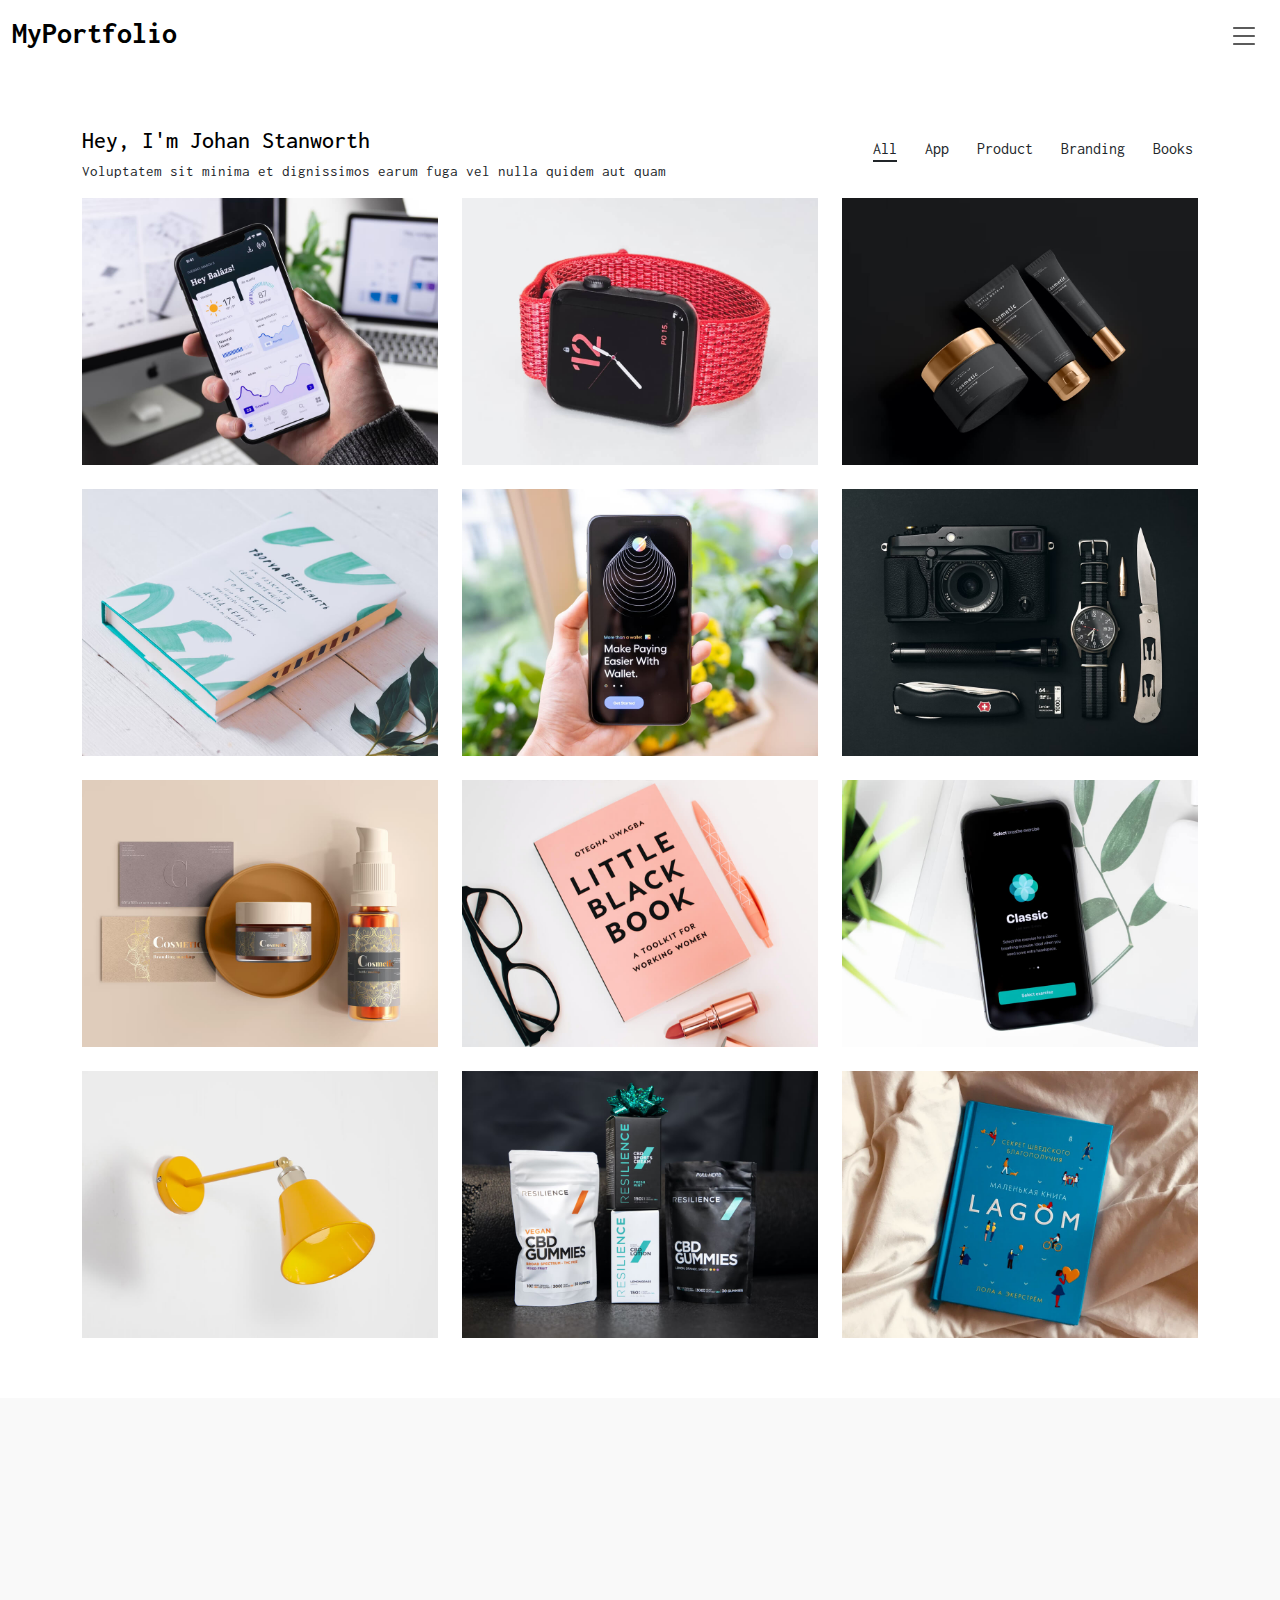
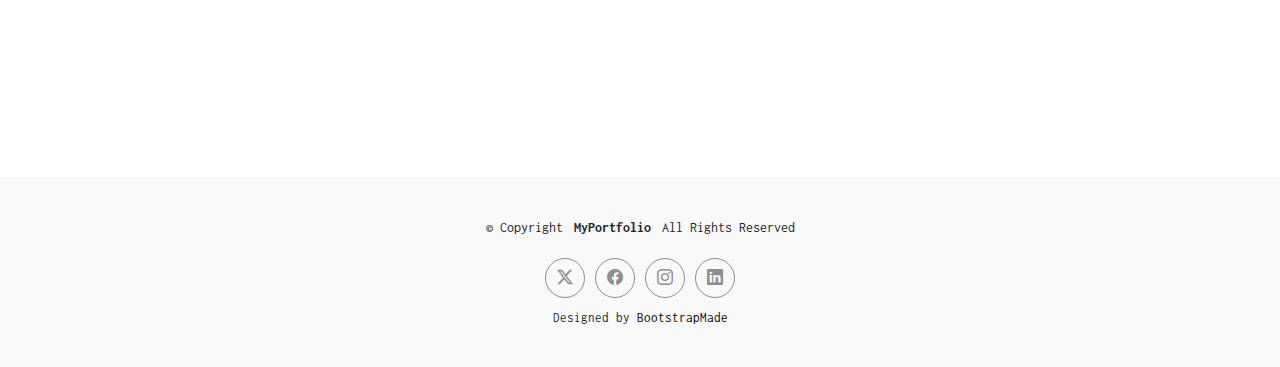
==== index.html @ 02766f79 "Importando Template" ====
<!DOCTYPE html>
<html lang="en">

<head>
  <meta charset="utf-8">
  <meta content="width=device-width, initial-scale=1.0" name="viewport">
  <title>Index - MyPortfolio Bootstrap Template</title>
  <meta name="description" content="">
  <meta name="keywords" content="">

  <!-- Favicons -->
  <link href="assets/img/favicon.png" rel="icon">
  <link href="assets/img/apple-touch-icon.png" rel="apple-touch-icon">

  <!-- Fonts -->
  <link href="https://fonts.googleapis.com" rel="preconnect">
  <link href="https://fonts.gstatic.com" rel="preconnect" crossorigin>
  <link href="https://fonts.googleapis.com/css2?family=Inconsolata:wght@200;300;400;500;600;700;800;900&display=swap" rel="stylesheet">

  <!-- Vendor CSS Files -->
  <link href="assets/vendor/bootstrap/css/bootstrap.min.css" rel="stylesheet">
  <link href="assets/vendor/bootstrap-icons/bootstrap-icons.css" rel="stylesheet">
  <link href="assets/vendor/aos/aos.css" rel="stylesheet">
  <link href="assets/vendor/glightbox/css/glightbox.min.css" rel="stylesheet">
  <link href="assets/vendor/swiper/swiper-bundle.min.css" rel="stylesheet">

  <!-- Main CSS File -->
  <link href="assets/css/main.css" rel="stylesheet">

  <!-- =======================================================
  * Template Name: MyPortfolio
  * Template URL: https://bootstrapmade.com/myportfolio-bootstrap-portfolio-website-template/
  * Updated: Aug 08 2024 with Bootstrap v5.3.3
  * Author: BootstrapMade.com
  * License: https://bootstrapmade.com/license/
  ======================================================== -->
</head>

<body class="index-page">

  <header id="header" class="header d-flex align-items-center sticky-top">
    <div class="container-fluid  position-relative d-flex align-items-center justify-content-between">

      <a href="index.html" class="logo d-flex align-items-center">
        <!-- Uncomment the line below if you also wish to use an image logo -->
        <!-- <img src="assets/img/logo.png" alt=""> -->
        <h1 class="sitename">MyPortfolio</h1>
      </a>

      <nav id="navmenu" class="navmenu">
        <ul>
          <li><a href="index.html" class="active">Home</a></li>
          <li><a href="about.html">About</a></li>
          <li><a href="services.html">Services</a></li>
          <li><a href="portfolio.html">Portfolio</a></li>
          <li class="dropdown"><a href="#"><span>Dropdown</span> <i class="bi bi-chevron-down toggle-dropdown"></i></a>
            <ul>
              <li><a href="#">Dropdown 1</a></li>
              <li class="dropdown"><a href="#"><span>Deep Dropdown</span> <i class="bi bi-chevron-down toggle-dropdown"></i></a>
                <ul>
                  <li><a href="#">Deep Dropdown 1</a></li>
                  <li><a href="#">Deep Dropdown 2</a></li>
                  <li><a href="#">Deep Dropdown 3</a></li>
                  <li><a href="#">Deep Dropdown 4</a></li>
                  <li><a href="#">Deep Dropdown 5</a></li>
                </ul>
              </li>
              <li><a href="#">Dropdown 2</a></li>
              <li><a href="#">Dropdown 3</a></li>
              <li><a href="#">Dropdown 4</a></li>
            </ul>
          </li>
          <li><a href="contact.html">Contact</a></li>
        </ul>
        <i class="mobile-nav-toggle d-xl-none bi bi-list"></i>
      </nav>

    </div>
  </header>

  <main class="main">

    <!-- Portfolio Section -->
    <section id="portfolio" class="portfolio section">

      <div class="container">

        <div class="isotope-layout" data-default-filter="*" data-layout="masonry" data-sort="original-order">

          <div class="row align-items-center">
            <div class="col-lg-7 portfolio-info">
              <h3>Hey, I'm Johan Stanworth</h3>
              <p>Voluptatem sit minima et dignissimos earum fuga vel nulla quidem aut quam</p>
            </div>
            <div class="col-lg-5 text-center text-lg-end">
              <ul class="portfolio-filters isotope-filters" data-aos="fade-up" data-aos-delay="100">
                <li data-filter="*" class="filter-active">All</li>
                <li data-filter=".filter-app">App</li>
                <li data-filter=".filter-product">Product</li>
                <li data-filter=".filter-branding">Branding</li>
                <li data-filter=".filter-books">Books</li>
              </ul><!-- End Portfolio Filters -->
            </div>
          </div>

          <div class="row gy-4 isotope-container" data-aos="fade-up" data-aos-delay="200" style="position: relative; height: 1344px;">

            <div class="col-lg-4 col-md-6 portfolio-item isotope-item filter-app" style="position: absolute; left: 0px; top: 0px;">
              <div class="portfolio-content h-100">
                <img src="assets/img/portfolio/app-1.jpg" class="img-fluid" alt="">
                <div class="portfolio-info">
                  <h4>App 1</h4>
                  <p>Lorem ipsum</p>
                  <div>
                    <a href="assets/img/portfolio/app-1.jpg" title="App 1" data-gallery="portfolio-gallery-app" class="glightbox preview-link"><i class="bi bi-zoom-in"></i></a>
                    <a href="portfolio-details.html" title="More Details" class="details-link"><i class="bi bi-link-45deg"></i></a>
                  </div>
                </div>
              </div>
            </div><!-- End Portfolio Item -->

            <div class="col-lg-4 col-md-6 portfolio-item isotope-item filter-product" style="position: absolute; left: 440px; top: 0px;">
              <div class="portfolio-content h-100">
                <img src="assets/img/portfolio/product-1.jpg" class="img-fluid" alt="">
                <div class="portfolio-info">
                  <h4>Product 1</h4>
                  <p>Lorem ipsum</p>
                  <div>
                    <a href="assets/img/portfolio/product-1.jpg" title="Product 1" data-gallery="portfolio-gallery-product" class="glightbox preview-link"><i class="bi bi-zoom-in"></i></a>
                    <a href="portfolio-details.html" title="More Details" class="details-link"><i class="bi bi-link-45deg"></i></a>
                  </div>
                </div>
              </div>
            </div><!-- End Portfolio Item -->

            <div class="col-lg-4 col-md-6 portfolio-item isotope-item filter-branding" style="position: absolute; left: 880px; top: 0px;">
              <div class="portfolio-content h-100">
                <img src="assets/img/portfolio/branding-1.jpg" class="img-fluid" alt="">
                <div class="portfolio-info">
                  <h4>Branding 1</h4>
                  <p>Lorem ipsum</p>
                  <div>
                    <a href="assets/img/portfolio/branding-1.jpg" title="Branding 1" data-gallery="portfolio-gallery-branding" class="glightbox preview-link"><i class="bi bi-zoom-in"></i></a>
                    <a href="portfolio-details.html" title="More Details" class="details-link"><i class="bi bi-link-45deg"></i></a>
                  </div>
                </div>
              </div>
            </div><!-- End Portfolio Item -->

            <div class="col-lg-4 col-md-6 portfolio-item isotope-item filter-books" style="position: absolute; left: 0px; top: 336px;">
              <div class="portfolio-content h-100">
                <img src="assets/img/portfolio/books-1.jpg" class="img-fluid" alt="">
                <div class="portfolio-info">
                  <h4>Books 1</h4>
                  <p>Lorem ipsum</p>
                  <div>
                    <a href="assets/img/portfolio/books-1.jpg" title="Branding 1" data-gallery="portfolio-gallery-book" class="glightbox preview-link"><i class="bi bi-zoom-in"></i></a>
                    <a href="portfolio-details.html" title="More Details" class="details-link"><i class="bi bi-link-45deg"></i></a>
                  </div>
                </div>
              </div>
            </div><!-- End Portfolio Item -->

            <div class="col-lg-4 col-md-6 portfolio-item isotope-item filter-app" style="position: absolute; left: 440px; top: 336px;">
              <div class="portfolio-content h-100">
                <img src="assets/img/portfolio/app-2.jpg" class="img-fluid" alt="">
                <div class="portfolio-info">
                  <h4>App 2</h4>
                  <p>Lorem ipsum</p>
                  <div>
                    <a href="assets/img/portfolio/app-2.jpg" title="App 2" data-gallery="portfolio-gallery-app" class="glightbox preview-link"><i class="bi bi-zoom-in"></i></a>
                    <a href="portfolio-details.html" title="More Details" class="details-link"><i class="bi bi-link-45deg"></i></a>
                  </div>
                </div>
              </div>
            </div><!-- End Portfolio Item -->

            <div class="col-lg-4 col-md-6 portfolio-item isotope-item filter-product" style="position: absolute; left: 880px; top: 336px;">
              <div class="portfolio-content h-100">
                <img src="assets/img/portfolio/product-2.jpg" class="img-fluid" alt="">
                <div class="portfolio-info">
                  <h4>Product 2</h4>
                  <p>Lorem ipsum</p>
                  <div>
                    <a href="assets/img/portfolio/product-2.jpg" title="Product 2" data-gallery="portfolio-gallery-product" class="glightbox preview-link"><i class="bi bi-zoom-in"></i></a>
                    <a href="portfolio-details.html" title="More Details" class="details-link"><i class="bi bi-link-45deg"></i></a>
                  </div>
                </div>
              </div>
            </div><!-- End Portfolio Item -->

            <div class="col-lg-4 col-md-6 portfolio-item isotope-item filter-branding" style="position: absolute; left: 0px; top: 672px;">
              <div class="portfolio-content h-100">
                <img src="assets/img/portfolio/branding-2.jpg" class="img-fluid" alt="">
                <div class="portfolio-info">
                  <h4>Branding 2</h4>
                  <p>Lorem ipsum</p>
                  <div>
                    <a href="assets/img/portfolio/branding-2.jpg" title="Branding 2" data-gallery="portfolio-gallery-branding" class="glightbox preview-link"><i class="bi bi-zoom-in"></i></a>
                    <a href="portfolio-details.html" title="More Details" class="details-link"><i class="bi bi-link-45deg"></i></a>
                  </div>
                </div>
              </div>
            </div><!-- End Portfolio Item -->

            <div class="col-lg-4 col-md-6 portfolio-item isotope-item filter-books" style="position: absolute; left: 440px; top: 672px;">
              <div class="portfolio-content h-100">
                <img src="assets/img/portfolio/books-2.jpg" class="img-fluid" alt="">
                <div class="portfolio-info">
                  <h4>Books 2</h4>
                  <p>Lorem ipsum</p>
                  <div>
                    <a href="assets/img/portfolio/books-2.jpg" title="Branding 2" data-gallery="portfolio-gallery-book" class="glightbox preview-link"><i class="bi bi-zoom-in"></i></a>
                    <a href="portfolio-details.html" title="More Details" class="details-link"><i class="bi bi-link-45deg"></i></a>
                  </div>
                </div>
              </div>
            </div><!-- End Portfolio Item -->

            <div class="col-lg-4 col-md-6 portfolio-item isotope-item filter-app" style="position: absolute; left: 880px; top: 672px;">
              <div class="portfolio-content h-100">
                <img src="assets/img/portfolio/app-3.jpg" class="img-fluid" alt="">
                <div class="portfolio-info">
                  <h4>App 3</h4>
                  <p>Lorem ipsum</p>
                  <div>
                    <a href="assets/img/portfolio/app-3.jpg" title="App 3" data-gallery="portfolio-gallery-app" class="glightbox preview-link"><i class="bi bi-zoom-in"></i></a>
                    <a href="portfolio-details.html" title="More Details" class="details-link"><i class="bi bi-link-45deg"></i></a>
                  </div>
                </div>
              </div>
            </div><!-- End Portfolio Item -->

            <div class="col-lg-4 col-md-6 portfolio-item isotope-item filter-product" style="position: absolute; left: 0px; top: 1008px;">
              <div class="portfolio-content h-100">
                <img src="assets/img/portfolio/product-3.jpg" class="img-fluid" alt="">
                <div class="portfolio-info">
                  <h4>Product 3</h4>
                  <p>Lorem ipsum</p>
                  <div>
                    <a href="assets/img/portfolio/product-3.jpg" title="Product 3" data-gallery="portfolio-gallery-product" class="glightbox preview-link"><i class="bi bi-zoom-in"></i></a>
                    <a href="portfolio-details.html" title="More Details" class="details-link"><i class="bi bi-link-45deg"></i></a>
                  </div>
                </div>
              </div>
            </div><!-- End Portfolio Item -->

            <div class="col-lg-4 col-md-6 portfolio-item isotope-item filter-branding" style="position: absolute; left: 440px; top: 1008px;">
              <div class="portfolio-content h-100">
                <img src="assets/img/portfolio/branding-3.jpg" class="img-fluid" alt="">
                <div class="portfolio-info">
                  <h4>Branding 3</h4>
                  <p>Lorem ipsum</p>
                  <div>
                    <a href="assets/img/portfolio/branding-3.jpg" title="Branding 2" data-gallery="portfolio-gallery-branding" class="glightbox preview-link"><i class="bi bi-zoom-in"></i></a>
                    <a href="portfolio-details.html" title="More Details" class="details-link"><i class="bi bi-link-45deg"></i></a>
                  </div>
                </div>
              </div>
            </div><!-- End Portfolio Item -->

            <div class="col-lg-4 col-md-6 portfolio-item isotope-item filter-books" style="position: absolute; left: 880px; top: 1008px;">
              <div class="portfolio-content h-100">
                <img src="assets/img/portfolio/books-3.jpg" class="img-fluid" alt="">
                <div class="portfolio-info">
                  <h4>Books 3</h4>
                  <p>Lorem ipsum</p>
                  <div>
                    <a href="assets/img/portfolio/books-3.jpg" title="Branding 3" data-gallery="portfolio-gallery-book" class="glightbox preview-link"><i class="bi bi-zoom-in"></i></a>
                    <a href="portfolio-details.html" title="More Details" class="details-link"><i class="bi bi-link-45deg"></i></a>
                  </div>
                </div>
              </div>
            </div><!-- End Portfolio Item -->

          </div><!-- End Portfolio Container -->

        </div>

      </div>

    </section><!-- /Portfolio Section -->

    <!-- Clients Section -->
    <section id="clients" class="clients section light-background">

      <!-- Section Title -->
      <div class="container section-title" data-aos="fade-up">
        <h2>My Clients</h2>
        <p>Necessitatibus eius consequatur ex aliquid fuga eum quidem sint consectetur velit</p>
      </div><!-- End Section Title -->

      <div class="container" data-aos="fade-up" data-aos-delay="100">

        <div class="swiper init-swiper">
          <script type="application/json" class="swiper-config">
            {
              "loop": true,
              "speed": 600,
              "autoplay": {
                "delay": 5000
              },
              "slidesPerView": "auto",
              "pagination": {
                "el": ".swiper-pagination",
                "type": "bullets",
                "clickable": true
              },
              "breakpoints": {
                "320": {
                  "slidesPerView": 2,
                  "spaceBetween": 40
                },
                "480": {
                  "slidesPerView": 3,
                  "spaceBetween": 60
                },
                "640": {
                  "slidesPerView": 4,
                  "spaceBetween": 80
                },
                "992": {
                  "slidesPerView": 6,
                  "spaceBetween": 120
                }
              }
            }
          </script>
          <div class="swiper-wrapper align-items-center">
            <div class="swiper-slide"><img src="assets/img/clients/client-1.png" class="img-fluid" alt=""></div>
            <div class="swiper-slide"><img src="assets/img/clients/client-2.png" class="img-fluid" alt=""></div>
            <div class="swiper-slide"><img src="assets/img/clients/client-3.png" class="img-fluid" alt=""></div>
            <div class="swiper-slide"><img src="assets/img/clients/client-4.png" class="img-fluid" alt=""></div>
            <div class="swiper-slide"><img src="assets/img/clients/client-5.png" class="img-fluid" alt=""></div>
            <div class="swiper-slide"><img src="assets/img/clients/client-6.png" class="img-fluid" alt=""></div>
            <div class="swiper-slide"><img src="assets/img/clients/client-7.png" class="img-fluid" alt=""></div>
            <div class="swiper-slide"><img src="assets/img/clients/client-8.png" class="img-fluid" alt=""></div>
          </div>
          <div class="swiper-pagination"></div>
        </div>

      </div>

    </section><!-- /Clients Section -->

    <!-- Services Section -->
    <section id="services" class="services section">

      <!-- Section Title -->
      <div class="container section-title" data-aos="fade-up">
        <h2>Services</h2>
        <p>Necessitatibus eius consequatur ex aliquid fuga eum quidem sint consectetur velit</p>
      </div><!-- End Section Title -->

      <div class="container">

        <div class="row gy-4">

          <div class="col-lg-4 col-md-6" data-aos="fade-up" data-aos-delay="100">
            <div class="service-item  position-relative">
              <div class="icon">
                <i class="bi bi-activity"></i>
              </div>
              <h3>Nesciunt Mete</h3>
              <p>Provident nihil minus qui consequatur non omnis maiores. Eos accusantium minus dolores iure perferendis tempore et consequatur.</p>
              <a href="service-details.html" class="readmore stretched-link">Read more <i class="bi bi-arrow-right"></i></a>
            </div>
          </div><!-- End Service Item -->

          <div class="col-lg-4 col-md-6" data-aos="fade-up" data-aos-delay="200">
            <div class="service-item position-relative">
              <div class="icon">
                <i class="bi bi-broadcast"></i>
              </div>
              <h3>Eosle Commodi</h3>
              <p>Ut autem aut autem non a. Sint sint sit facilis nam iusto sint. Libero corrupti neque eum hic non ut nesciunt dolorem.</p>
              <a href="service-details.html" class="readmore stretched-link">Read more <i class="bi bi-arrow-right"></i></a>
            </div>
          </div><!-- End Service Item -->

          <div class="col-lg-4 col-md-6" data-aos="fade-up" data-aos-delay="300">
            <div class="service-item position-relative">
              <div class="icon">
                <i class="bi bi-easel"></i>
              </div>
              <h3>Ledo Markt</h3>
              <p>Ut excepturi voluptatem nisi sed. Quidem fuga consequatur. Minus ea aut. Vel qui id voluptas adipisci eos earum corrupti.</p>
              <a href="service-details.html" class="readmore stretched-link">Read more <i class="bi bi-arrow-right"></i></a>
            </div>
          </div><!-- End Service Item -->

          <div class="col-lg-4 col-md-6" data-aos="fade-up" data-aos-delay="400">
            <div class="service-item position-relative">
              <div class="icon">
                <i class="bi bi-bounding-box-circles"></i>
              </div>
              <h3>Asperiores Commodit</h3>
              <p>Non et temporibus minus omnis sed dolor esse consequatur. Cupiditate sed error ea fuga sit provident adipisci neque.</p>
              <a href="service-details.html" class="readmore stretched-link">Read more <i class="bi bi-arrow-right"></i></a>
            </div>
          </div><!-- End Service Item -->

          <div class="col-lg-4 col-md-6" data-aos="fade-up" data-aos-delay="500">
            <div class="service-item position-relative">
              <div class="icon">
                <i class="bi bi-calendar4-week"></i>
              </div>
              <h3>Velit Doloremque</h3>
              <p>Cumque et suscipit saepe. Est maiores autem enim facilis ut aut ipsam corporis aut. Sed animi at autem alias eius labore.</p>
              <a href="service-details.html" class="readmore stretched-link">Read more <i class="bi bi-arrow-right"></i></a>
            </div>
          </div><!-- End Service Item -->

          <div class="col-lg-4 col-md-6" data-aos="fade-up" data-aos-delay="600">
            <div class="service-item position-relative">
              <div class="icon">
                <i class="bi bi-chat-square-text"></i>
              </div>
              <h3>Dolori Architecto</h3>
              <p>Hic molestias ea quibusdam eos. Fugiat enim doloremque aut neque non et debitis iure. Corrupti recusandae ducimus enim.</p>
              <a href="service-details.html" class="readmore stretched-link">Read more <i class="bi bi-arrow-right"></i></a>
            </div>
          </div><!-- End Service Item -->

        </div>

      </div>

    </section><!-- /Services Section -->

    <!-- Testimonials Section -->
    <section id="testimonials" class="testimonials section">

      <!-- Section Title -->
      <div class="container section-title" data-aos="fade-up">
        <h2>Testimonials</h2>
        <p>Necessitatibus eius consequatur ex aliquid fuga eum quidem sint consectetur velit</p>
      </div><!-- End Section Title -->

      <div class="container" data-aos="fade-up" data-aos-delay="100">

        <div class="swiper init-swiper">
          <script type="application/json" class="swiper-config">
            {
              "loop": true,
              "speed": 600,
              "autoplay": {
                "delay": 5000
              },
              "slidesPerView": "auto",
              "pagination": {
                "el": ".swiper-pagination",
                "type": "bullets",
                "clickable": true
              }
            }
          </script>
          <div class="swiper-wrapper">

            <div class="swiper-slide">
              <div class="testimonial-item">
                <img src="assets/img/testimonials/testimonials-1.jpg" class="testimonial-img" alt="">
                <h3>Saul Goodman</h3>
                <h4>Ceo &amp; Founder</h4>
                <div class="stars">
                  <i class="bi bi-star-fill"></i><i class="bi bi-star-fill"></i><i class="bi bi-star-fill"></i><i class="bi bi-star-fill"></i><i class="bi bi-star-fill"></i>
                </div>
                <p>
                  <i class="bi bi-quote quote-icon-left"></i>
                  <span>Proin iaculis purus consequat sem cure digni ssim donec porttitora entum suscipit rhoncus. Accusantium quam, ultricies eget id, aliquam eget nibh et. Maecen aliquam, risus at semper.</span>
                  <i class="bi bi-quote quote-icon-right"></i>
                </p>
              </div>
            </div><!-- End testimonial item -->

            <div class="swiper-slide">
              <div class="testimonial-item">
                <img src="assets/img/testimonials/testimonials-2.jpg" class="testimonial-img" alt="">
                <h3>Sara Wilsson</h3>
                <h4>Designer</h4>
                <div class="stars">
                  <i class="bi bi-star-fill"></i><i class="bi bi-star-fill"></i><i class="bi bi-star-fill"></i><i class="bi bi-star-fill"></i><i class="bi bi-star-fill"></i>
                </div>
                <p>
                  <i class="bi bi-quote quote-icon-left"></i>
                  <span>Export tempor illum tamen malis malis eram quae irure esse labore quem cillum quid cillum eram malis quorum velit fore eram velit sunt aliqua noster fugiat irure amet legam anim culpa.</span>
                  <i class="bi bi-quote quote-icon-right"></i>
                </p>
              </div>
            </div><!-- End testimonial item -->

            <div class="swiper-slide">
              <div class="testimonial-item">
                <img src="assets/img/testimonials/testimonials-3.jpg" class="testimonial-img" alt="">
                <h3>Jena Karlis</h3>
                <h4>Store Owner</h4>
                <div class="stars">
                  <i class="bi bi-star-fill"></i><i class="bi bi-star-fill"></i><i class="bi bi-star-fill"></i><i class="bi bi-star-fill"></i><i class="bi bi-star-fill"></i>
                </div>
                <p>
                  <i class="bi bi-quote quote-icon-left"></i>
                  <span>Enim nisi quem export duis labore cillum quae magna enim sint quorum nulla quem veniam duis minim tempor labore quem eram duis noster aute amet eram fore quis sint minim.</span>
                  <i class="bi bi-quote quote-icon-right"></i>
                </p>
              </div>
            </div><!-- End testimonial item -->

            <div class="swiper-slide">
              <div class="testimonial-item">
                <img src="assets/img/testimonials/testimonials-4.jpg" class="testimonial-img" alt="">
                <h3>Matt Brandon</h3>
                <h4>Freelancer</h4>
                <div class="stars">
                  <i class="bi bi-star-fill"></i><i class="bi bi-star-fill"></i><i class="bi bi-star-fill"></i><i class="bi bi-star-fill"></i><i class="bi bi-star-fill"></i>
                </div>
                <p>
                  <i class="bi bi-quote quote-icon-left"></i>
                  <span>Fugiat enim eram quae cillum dolore dolor amet nulla culpa multos export minim fugiat minim velit minim dolor enim duis veniam ipsum anim magna sunt elit fore quem dolore labore illum veniam.</span>
                  <i class="bi bi-quote quote-icon-right"></i>
                </p>
              </div>
            </div><!-- End testimonial item -->

            <div class="swiper-slide">
              <div class="testimonial-item">
                <img src="assets/img/testimonials/testimonials-5.jpg" class="testimonial-img" alt="">
                <h3>John Larson</h3>
                <h4>Entrepreneur</h4>
                <div class="stars">
                  <i class="bi bi-star-fill"></i><i class="bi bi-star-fill"></i><i class="bi bi-star-fill"></i><i class="bi bi-star-fill"></i><i class="bi bi-star-fill"></i>
                </div>
                <p>
                  <i class="bi bi-quote quote-icon-left"></i>
                  <span>Quis quorum aliqua sint quem legam fore sunt eram irure aliqua veniam tempor noster veniam enim culpa labore duis sunt culpa nulla illum cillum fugiat legam esse veniam culpa fore nisi cillum quid.</span>
                  <i class="bi bi-quote quote-icon-right"></i>
                </p>
              </div>
            </div><!-- End testimonial item -->

          </div>
          <div class="swiper-pagination"></div>
        </div>

      </div>

    </section><!-- /Testimonials Section -->

  </main>

  <footer id="footer" class="footer light-background">

    <div class="container">
      <div class="copyright text-center ">
        <p>© <span>Copyright</span> <strong class="px-1 sitename">MyPortfolio</strong> <span>All Rights Reserved</span></p>
      </div>
      <div class="social-links d-flex justify-content-center">
        <a href=""><i class="bi bi-twitter-x"></i></a>
        <a href=""><i class="bi bi-facebook"></i></a>
        <a href=""><i class="bi bi-instagram"></i></a>
        <a href=""><i class="bi bi-linkedin"></i></a>
      </div>
      <div class="credits">
        <!-- All the links in the footer should remain intact. -->
        <!-- You can delete the links only if you've purchased the pro version. -->
        <!-- Licensing information: https://bootstrapmade.com/license/ -->
        <!-- Purchase the pro version with working PHP/AJAX contact form: [buy-url] -->
        Designed by <a href="https://bootstrapmade.com/">BootstrapMade</a>
      </div>
    </div>

  </footer>

  <!-- Scroll Top -->
  <a href="#" id="scroll-top" class="scroll-top d-flex align-items-center justify-content-center"><i class="bi bi-arrow-up-short"></i></a>

  <!-- Preloader -->
  <div id="preloader"></div>

  <!-- Vendor JS Files -->
  <script src="assets/vendor/bootstrap/js/bootstrap.bundle.min.js"></script>
  <script src="assets/vendor/php-email-form/validate.js"></script>
  <script src="assets/vendor/aos/aos.js"></script>
  <script src="assets/vendor/glightbox/js/glightbox.min.js"></script>
  <script src="assets/vendor/imagesloaded/imagesloaded.pkgd.min.js"></script>
  <script src="assets/vendor/isotope-layout/isotope.pkgd.min.js"></script>
  <script src="assets/vendor/swiper/swiper-bundle.min.js"></script>

  <!-- Main JS File -->
  <script src="assets/js/main.js"></script>

</body>

</html>
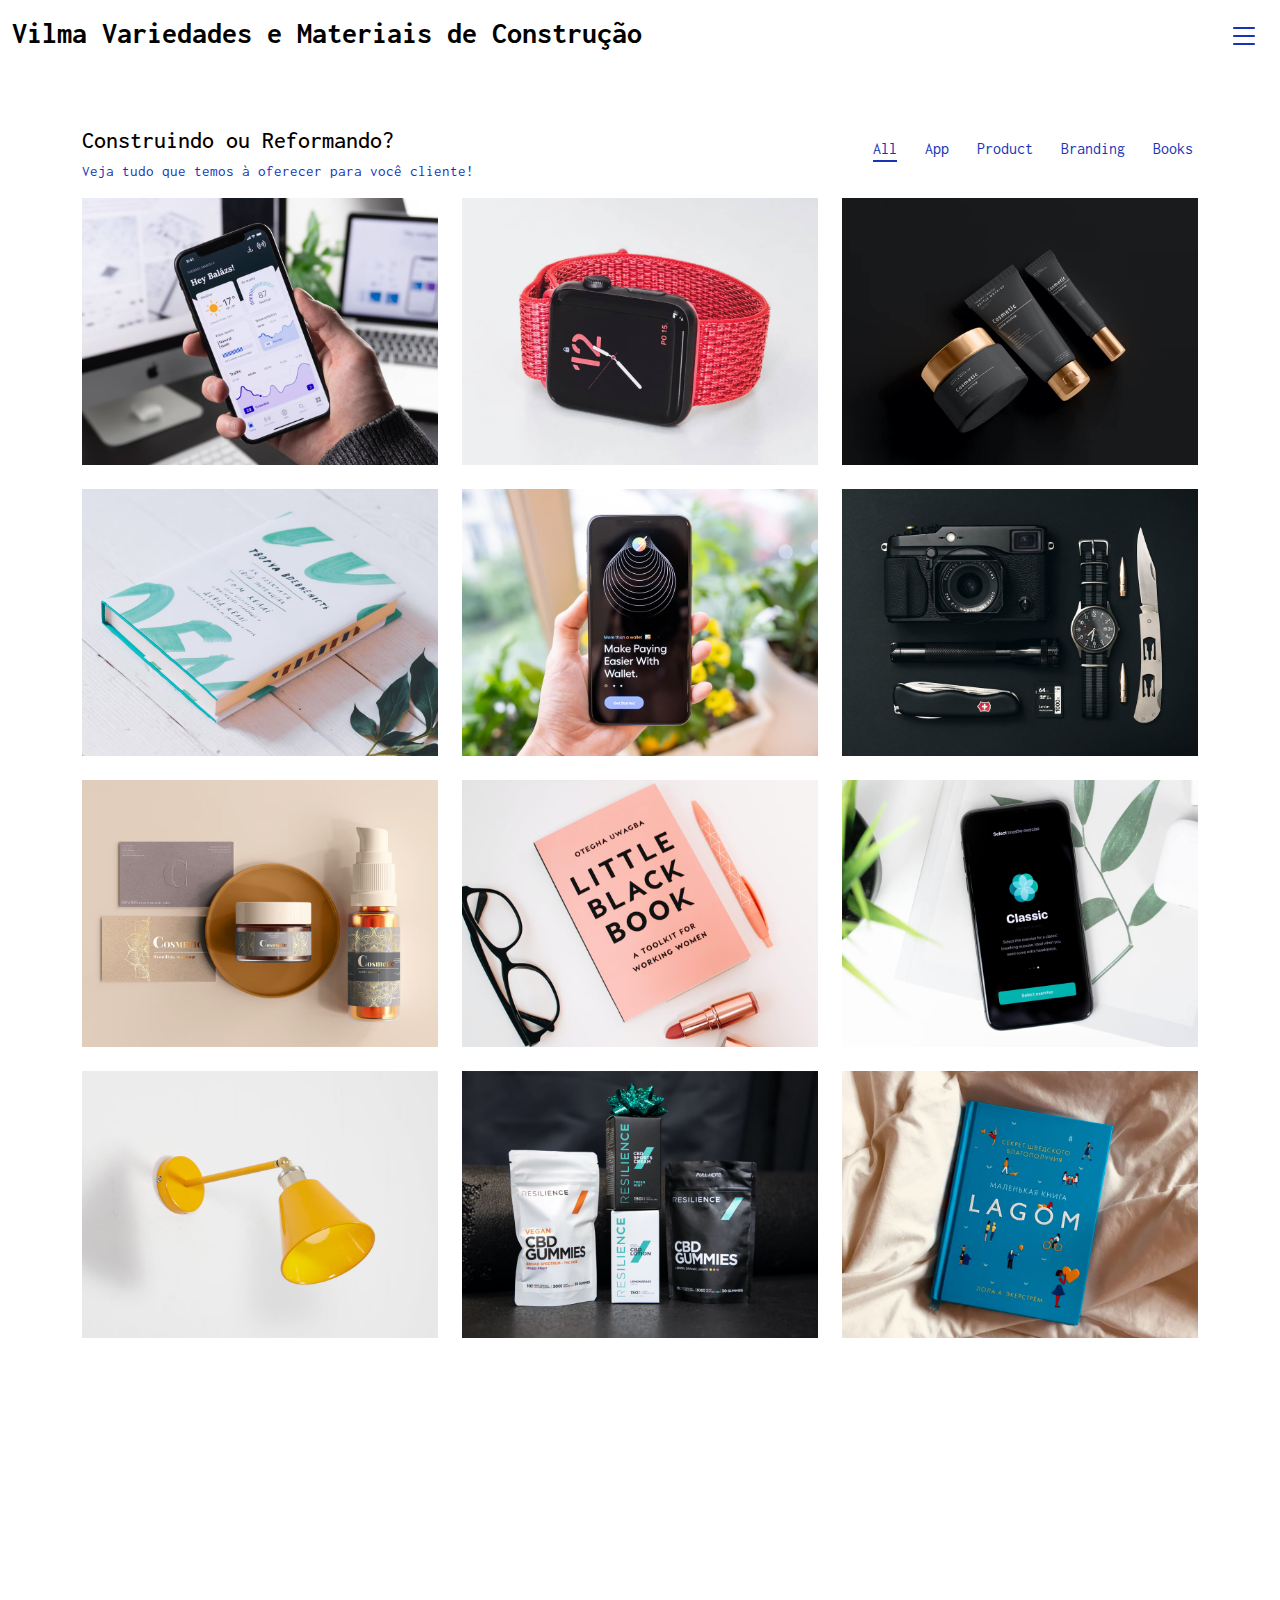
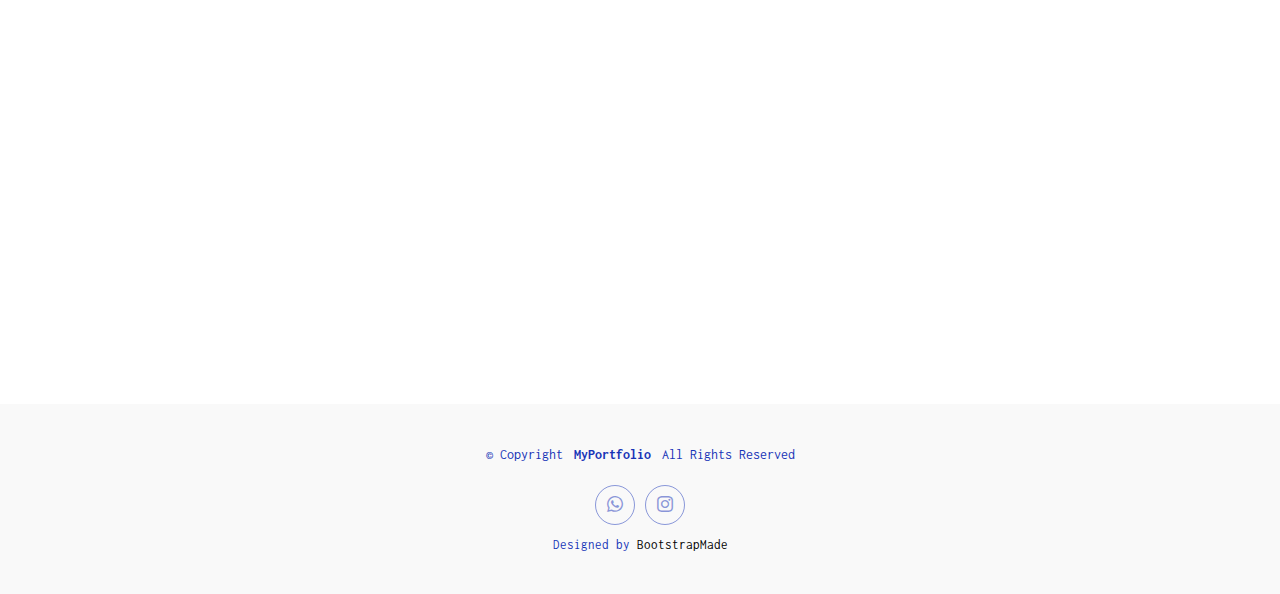
==== commit 2fc46d4f: "Primeiras alterações" ====
--- a/index.html
+++ b/index.html
@@ -4,7 +4,7 @@
 <head>
   <meta charset="utf-8">
   <meta content="width=device-width, initial-scale=1.0" name="viewport">
-  <title>Index - MyPortfolio Bootstrap Template</title>
+  <title>Vilma Variedades MC</title>
   <meta name="description" content="">
   <meta name="keywords" content="">
 
@@ -44,33 +44,13 @@
       <a href="index.html" class="logo d-flex align-items-center">
         <!-- Uncomment the line below if you also wish to use an image logo -->
         <!-- <img src="assets/img/logo.png" alt=""> -->
-        <h1 class="sitename">MyPortfolio</h1>
+        <h1 class="sitename">Vilma Variedades e Materiais de Construção</h1>
       </a>
 
       <nav id="navmenu" class="navmenu">
         <ul>
-          <li><a href="index.html" class="active">Home</a></li>
-          <li><a href="about.html">About</a></li>
-          <li><a href="services.html">Services</a></li>
-          <li><a href="portfolio.html">Portfolio</a></li>
-          <li class="dropdown"><a href="#"><span>Dropdown</span> <i class="bi bi-chevron-down toggle-dropdown"></i></a>
-            <ul>
-              <li><a href="#">Dropdown 1</a></li>
-              <li class="dropdown"><a href="#"><span>Deep Dropdown</span> <i class="bi bi-chevron-down toggle-dropdown"></i></a>
-                <ul>
-                  <li><a href="#">Deep Dropdown 1</a></li>
-                  <li><a href="#">Deep Dropdown 2</a></li>
-                  <li><a href="#">Deep Dropdown 3</a></li>
-                  <li><a href="#">Deep Dropdown 4</a></li>
-                  <li><a href="#">Deep Dropdown 5</a></li>
-                </ul>
-              </li>
-              <li><a href="#">Dropdown 2</a></li>
-              <li><a href="#">Dropdown 3</a></li>
-              <li><a href="#">Dropdown 4</a></li>
-            </ul>
-          </li>
-          <li><a href="contact.html">Contact</a></li>
+          <li><a href="index.html" class="active">Produtos</a></li>
+          <li><a href="contact.html">Contatos</a></li>
         </ul>
         <i class="mobile-nav-toggle d-xl-none bi bi-list"></i>
       </nav>
@@ -89,8 +69,8 @@
 
           <div class="row align-items-center">
             <div class="col-lg-7 portfolio-info">
-              <h3>Hey, I'm Johan Stanworth</h3>
-              <p>Voluptatem sit minima et dignissimos earum fuga vel nulla quidem aut quam</p>
+              <h3>Construindo ou Reformando?</h3>
+              <p>Veja tudo que temos à oferecer para você cliente!</p>
             </div>
             <div class="col-lg-5 text-center text-lg-end">
               <ul class="portfolio-filters isotope-filters" data-aos="fade-up" data-aos-delay="100">
@@ -113,7 +93,6 @@
                   <p>Lorem ipsum</p>
                   <div>
                     <a href="assets/img/portfolio/app-1.jpg" title="App 1" data-gallery="portfolio-gallery-app" class="glightbox preview-link"><i class="bi bi-zoom-in"></i></a>
-                    <a href="portfolio-details.html" title="More Details" class="details-link"><i class="bi bi-link-45deg"></i></a>
                   </div>
                 </div>
               </div>
@@ -127,7 +106,6 @@
                   <p>Lorem ipsum</p>
                   <div>
                     <a href="assets/img/portfolio/product-1.jpg" title="Product 1" data-gallery="portfolio-gallery-product" class="glightbox preview-link"><i class="bi bi-zoom-in"></i></a>
-                    <a href="portfolio-details.html" title="More Details" class="details-link"><i class="bi bi-link-45deg"></i></a>
                   </div>
                 </div>
               </div>
@@ -141,7 +119,6 @@
                   <p>Lorem ipsum</p>
                   <div>
                     <a href="assets/img/portfolio/branding-1.jpg" title="Branding 1" data-gallery="portfolio-gallery-branding" class="glightbox preview-link"><i class="bi bi-zoom-in"></i></a>
-                    <a href="portfolio-details.html" title="More Details" class="details-link"><i class="bi bi-link-45deg"></i></a>
                   </div>
                 </div>
               </div>
@@ -155,7 +132,6 @@
                   <p>Lorem ipsum</p>
                   <div>
                     <a href="assets/img/portfolio/books-1.jpg" title="Branding 1" data-gallery="portfolio-gallery-book" class="glightbox preview-link"><i class="bi bi-zoom-in"></i></a>
-                    <a href="portfolio-details.html" title="More Details" class="details-link"><i class="bi bi-link-45deg"></i></a>
                   </div>
                 </div>
               </div>
@@ -169,7 +145,6 @@
                   <p>Lorem ipsum</p>
                   <div>
                     <a href="assets/img/portfolio/app-2.jpg" title="App 2" data-gallery="portfolio-gallery-app" class="glightbox preview-link"><i class="bi bi-zoom-in"></i></a>
-                    <a href="portfolio-details.html" title="More Details" class="details-link"><i class="bi bi-link-45deg"></i></a>
                   </div>
                 </div>
               </div>
@@ -183,7 +158,6 @@
                   <p>Lorem ipsum</p>
                   <div>
                     <a href="assets/img/portfolio/product-2.jpg" title="Product 2" data-gallery="portfolio-gallery-product" class="glightbox preview-link"><i class="bi bi-zoom-in"></i></a>
-                    <a href="portfolio-details.html" title="More Details" class="details-link"><i class="bi bi-link-45deg"></i></a>
                   </div>
                 </div>
               </div>
@@ -197,7 +171,6 @@
                   <p>Lorem ipsum</p>
                   <div>
                     <a href="assets/img/portfolio/branding-2.jpg" title="Branding 2" data-gallery="portfolio-gallery-branding" class="glightbox preview-link"><i class="bi bi-zoom-in"></i></a>
-                    <a href="portfolio-details.html" title="More Details" class="details-link"><i class="bi bi-link-45deg"></i></a>
                   </div>
                 </div>
               </div>
@@ -211,7 +184,6 @@
                   <p>Lorem ipsum</p>
                   <div>
                     <a href="assets/img/portfolio/books-2.jpg" title="Branding 2" data-gallery="portfolio-gallery-book" class="glightbox preview-link"><i class="bi bi-zoom-in"></i></a>
-                    <a href="portfolio-details.html" title="More Details" class="details-link"><i class="bi bi-link-45deg"></i></a>
                   </div>
                 </div>
               </div>
@@ -225,7 +197,6 @@
                   <p>Lorem ipsum</p>
                   <div>
                     <a href="assets/img/portfolio/app-3.jpg" title="App 3" data-gallery="portfolio-gallery-app" class="glightbox preview-link"><i class="bi bi-zoom-in"></i></a>
-                    <a href="portfolio-details.html" title="More Details" class="details-link"><i class="bi bi-link-45deg"></i></a>
                   </div>
                 </div>
               </div>
@@ -239,7 +210,6 @@
                   <p>Lorem ipsum</p>
                   <div>
                     <a href="assets/img/portfolio/product-3.jpg" title="Product 3" data-gallery="portfolio-gallery-product" class="glightbox preview-link"><i class="bi bi-zoom-in"></i></a>
-                    <a href="portfolio-details.html" title="More Details" class="details-link"><i class="bi bi-link-45deg"></i></a>
                   </div>
                 </div>
               </div>
@@ -253,7 +223,6 @@
                   <p>Lorem ipsum</p>
                   <div>
                     <a href="assets/img/portfolio/branding-3.jpg" title="Branding 2" data-gallery="portfolio-gallery-branding" class="glightbox preview-link"><i class="bi bi-zoom-in"></i></a>
-                    <a href="portfolio-details.html" title="More Details" class="details-link"><i class="bi bi-link-45deg"></i></a>
                   </div>
                 </div>
               </div>
@@ -267,7 +236,6 @@
                   <p>Lorem ipsum</p>
                   <div>
                     <a href="assets/img/portfolio/books-3.jpg" title="Branding 3" data-gallery="portfolio-gallery-book" class="glightbox preview-link"><i class="bi bi-zoom-in"></i></a>
-                    <a href="portfolio-details.html" title="More Details" class="details-link"><i class="bi bi-link-45deg"></i></a>
                   </div>
                 </div>
               </div>
@@ -281,160 +249,13 @@
 
     </section><!-- /Portfolio Section -->
 
-    <!-- Clients Section -->
-    <section id="clients" class="clients section light-background">
+    <!-- Testimonials Section -->
+    <section id="testimonials" class="testimonials section">
 
       <!-- Section Title -->
       <div class="container section-title" data-aos="fade-up">
-        <h2>My Clients</h2>
-        <p>Necessitatibus eius consequatur ex aliquid fuga eum quidem sint consectetur velit</p>
-      </div><!-- End Section Title -->
-
-      <div class="container" data-aos="fade-up" data-aos-delay="100">
-
-        <div class="swiper init-swiper">
-          <script type="application/json" class="swiper-config">
-            {
-              "loop": true,
-              "speed": 600,
-              "autoplay": {
-                "delay": 5000
-              },
-              "slidesPerView": "auto",
-              "pagination": {
-                "el": ".swiper-pagination",
-                "type": "bullets",
-                "clickable": true
-              },
-              "breakpoints": {
-                "320": {
-                  "slidesPerView": 2,
-                  "spaceBetween": 40
-                },
-                "480": {
-                  "slidesPerView": 3,
-                  "spaceBetween": 60
-                },
-                "640": {
-                  "slidesPerView": 4,
-                  "spaceBetween": 80
-                },
-                "992": {
-                  "slidesPerView": 6,
-                  "spaceBetween": 120
-                }
-              }
-            }
-          </script>
-          <div class="swiper-wrapper align-items-center">
-            <div class="swiper-slide"><img src="assets/img/clients/client-1.png" class="img-fluid" alt=""></div>
-            <div class="swiper-slide"><img src="assets/img/clients/client-2.png" class="img-fluid" alt=""></div>
-            <div class="swiper-slide"><img src="assets/img/clients/client-3.png" class="img-fluid" alt=""></div>
-            <div class="swiper-slide"><img src="assets/img/clients/client-4.png" class="img-fluid" alt=""></div>
-            <div class="swiper-slide"><img src="assets/img/clients/client-5.png" class="img-fluid" alt=""></div>
-            <div class="swiper-slide"><img src="assets/img/clients/client-6.png" class="img-fluid" alt=""></div>
-            <div class="swiper-slide"><img src="assets/img/clients/client-7.png" class="img-fluid" alt=""></div>
-            <div class="swiper-slide"><img src="assets/img/clients/client-8.png" class="img-fluid" alt=""></div>
-          </div>
-          <div class="swiper-pagination"></div>
-        </div>
-
-      </div>
-
-    </section><!-- /Clients Section -->
-
-    <!-- Services Section -->
-    <section id="services" class="services section">
-
-      <!-- Section Title -->
-      <div class="container section-title" data-aos="fade-up">
-        <h2>Services</h2>
-        <p>Necessitatibus eius consequatur ex aliquid fuga eum quidem sint consectetur velit</p>
-      </div><!-- End Section Title -->
-
-      <div class="container">
-
-        <div class="row gy-4">
-
-          <div class="col-lg-4 col-md-6" data-aos="fade-up" data-aos-delay="100">
-            <div class="service-item  position-relative">
-              <div class="icon">
-                <i class="bi bi-activity"></i>
-              </div>
-              <h3>Nesciunt Mete</h3>
-              <p>Provident nihil minus qui consequatur non omnis maiores. Eos accusantium minus dolores iure perferendis tempore et consequatur.</p>
-              <a href="service-details.html" class="readmore stretched-link">Read more <i class="bi bi-arrow-right"></i></a>
-            </div>
-          </div><!-- End Service Item -->
-
-          <div class="col-lg-4 col-md-6" data-aos="fade-up" data-aos-delay="200">
-            <div class="service-item position-relative">
-              <div class="icon">
-                <i class="bi bi-broadcast"></i>
-              </div>
-              <h3>Eosle Commodi</h3>
-              <p>Ut autem aut autem non a. Sint sint sit facilis nam iusto sint. Libero corrupti neque eum hic non ut nesciunt dolorem.</p>
-              <a href="service-details.html" class="readmore stretched-link">Read more <i class="bi bi-arrow-right"></i></a>
-            </div>
-          </div><!-- End Service Item -->
-
-          <div class="col-lg-4 col-md-6" data-aos="fade-up" data-aos-delay="300">
-            <div class="service-item position-relative">
-              <div class="icon">
-                <i class="bi bi-easel"></i>
-              </div>
-              <h3>Ledo Markt</h3>
-              <p>Ut excepturi voluptatem nisi sed. Quidem fuga consequatur. Minus ea aut. Vel qui id voluptas adipisci eos earum corrupti.</p>
-              <a href="service-details.html" class="readmore stretched-link">Read more <i class="bi bi-arrow-right"></i></a>
-            </div>
-          </div><!-- End Service Item -->
-
-          <div class="col-lg-4 col-md-6" data-aos="fade-up" data-aos-delay="400">
-            <div class="service-item position-relative">
-              <div class="icon">
-                <i class="bi bi-bounding-box-circles"></i>
-              </div>
-              <h3>Asperiores Commodit</h3>
-              <p>Non et temporibus minus omnis sed dolor esse consequatur. Cupiditate sed error ea fuga sit provident adipisci neque.</p>
-              <a href="service-details.html" class="readmore stretched-link">Read more <i class="bi bi-arrow-right"></i></a>
-            </div>
-          </div><!-- End Service Item -->
-
-          <div class="col-lg-4 col-md-6" data-aos="fade-up" data-aos-delay="500">
-            <div class="service-item position-relative">
-              <div class="icon">
-                <i class="bi bi-calendar4-week"></i>
-              </div>
-              <h3>Velit Doloremque</h3>
-              <p>Cumque et suscipit saepe. Est maiores autem enim facilis ut aut ipsam corporis aut. Sed animi at autem alias eius labore.</p>
-              <a href="service-details.html" class="readmore stretched-link">Read more <i class="bi bi-arrow-right"></i></a>
-            </div>
-          </div><!-- End Service Item -->
-
-          <div class="col-lg-4 col-md-6" data-aos="fade-up" data-aos-delay="600">
-            <div class="service-item position-relative">
-              <div class="icon">
-                <i class="bi bi-chat-square-text"></i>
-              </div>
-              <h3>Dolori Architecto</h3>
-              <p>Hic molestias ea quibusdam eos. Fugiat enim doloremque aut neque non et debitis iure. Corrupti recusandae ducimus enim.</p>
-              <a href="service-details.html" class="readmore stretched-link">Read more <i class="bi bi-arrow-right"></i></a>
-            </div>
-          </div><!-- End Service Item -->
-
-        </div>
-
-      </div>
-
-    </section><!-- /Services Section -->
-
-    <!-- Testimonials Section -->
-    <section id="testimonials" class="testimonials section">
-
-      <!-- Section Title -->
-      <div class="container section-title" data-aos="fade-up">
-        <h2>Testimonials</h2>
-        <p>Necessitatibus eius consequatur ex aliquid fuga eum quidem sint consectetur velit</p>
+        <h2>Clientes</h2>
+        <p>Algumas avaliações dos nossos clientes mais fiéis:</p>
       </div><!-- End Section Title -->
 
       <div class="container" data-aos="fade-up" data-aos-delay="100">
@@ -521,22 +342,6 @@
               </div>
             </div><!-- End testimonial item -->
 
-            <div class="swiper-slide">
-              <div class="testimonial-item">
-                <img src="assets/img/testimonials/testimonials-5.jpg" class="testimonial-img" alt="">
-                <h3>John Larson</h3>
-                <h4>Entrepreneur</h4>
-                <div class="stars">
-                  <i class="bi bi-star-fill"></i><i class="bi bi-star-fill"></i><i class="bi bi-star-fill"></i><i class="bi bi-star-fill"></i><i class="bi bi-star-fill"></i>
-                </div>
-                <p>
-                  <i class="bi bi-quote quote-icon-left"></i>
-                  <span>Quis quorum aliqua sint quem legam fore sunt eram irure aliqua veniam tempor noster veniam enim culpa labore duis sunt culpa nulla illum cillum fugiat legam esse veniam culpa fore nisi cillum quid.</span>
-                  <i class="bi bi-quote quote-icon-right"></i>
-                </p>
-              </div>
-            </div><!-- End testimonial item -->
-
           </div>
           <div class="swiper-pagination"></div>
         </div>
@@ -554,10 +359,10 @@
         <p>© <span>Copyright</span> <strong class="px-1 sitename">MyPortfolio</strong> <span>All Rights Reserved</span></p>
       </div>
       <div class="social-links d-flex justify-content-center">
-        <a href=""><i class="bi bi-twitter-x"></i></a>
-        <a href=""><i class="bi bi-facebook"></i></a>
-        <a href=""><i class="bi bi-instagram"></i></a>
-        <a href=""><i class="bi bi-linkedin"></i></a>
+       <!-- <a href=""><i class="bi bi-twitter-x"></i></a> -->
+        <a href="" target="_blank"><i class="bi bi-whatsapp"></i></a>
+        <a href="https://www.instagram.com/vilmavariedadesmc/" target="_blank"><i class="bi bi-instagram"></i></a>
+        <!-- <a href=""><i class="bi bi-linkedin"></i></a> -->
       </div>
       <div class="credits">
         <!-- All the links in the footer should remain intact. -->
--- a/assets/css/main.css
+++ b/assets/css/main.css
@@ -18,23 +18,23 @@
 }
 
 /* Global Colors - The following color variables are used throughout the website. Updating them here will change the color scheme of the entire website */
-:root { 
+:root {
   --background-color: #ffffff; /* Background color for the entire website, including individual sections */
-  --default-color: #212529; /* Default color used for the majority of the text content across the entire website */
+  --default-color: #1734b7; /* Default color used for the majority of the text content across the entire website */
   --heading-color: #000000; /* Color for headings, subheadings and title throughout the website */
   --accent-color: #000000; /* Accent color that represents your brand on the website. It's used for buttons, links, and other elements that need to stand out */
   --surface-color: #ffffff; /* The surface color is used as a background of boxed elements within sections, such as cards, icon boxes, or other elements that require a visual separation from the global background. */
-  --contrast-color: #ffffff; /* Contrast color for text, ensuring readability against backgrounds of accent, heading, or default colors. */
+  --contrast-color: #1734b7; /* Contrast color for text, ensuring readability against backgrounds of accent, heading, or default colors. */
 }
 
 /* Nav Menu Colors - The following color variables are used specifically for the navigation menu. They are separate from the global colors to allow for more customization options */
 :root {
-  --nav-color: #5b5b5b;  /* The default color of the main navmenu links */
-  --nav-hover-color: #000000; /* Applied to main navmenu links when they are hovered over or active */
+  --nav-color: #1734b7;  /* The default color of the main navmenu links */
+  --nav-hover-color: #1734b7; /* Applied to main navmenu links when they are hovered over or active */
   --nav-mobile-background-color: #f5f5f5; /* Used as the background color for mobile navigation menu */
   --nav-dropdown-background-color: #ffffff; /* Used as the background color for dropdown items that appear when hovering over primary navigation items */
-  --nav-dropdown-color: #5b5b5b; /* Used for navigation links of the dropdown items in the navigation menu. */
-  --nav-dropdown-hover-color: #000000; /* Similar to --nav-hover-color, this color is applied to dropdown navigation links when they are hovered over. */
+  --nav-dropdown-color: #1734b7; /* Used for navigation links of the dropdown items in the navigation menu. */
+  --nav-dropdown-hover-color: #1734b7; /* Similar to --nav-hover-color, this color is applied to dropdown navigation links when they are hovered over. */
 }
 
 /* Color Presets - These classes override global colors when applied to any section or element, providing reuse of the sam color scheme. */
